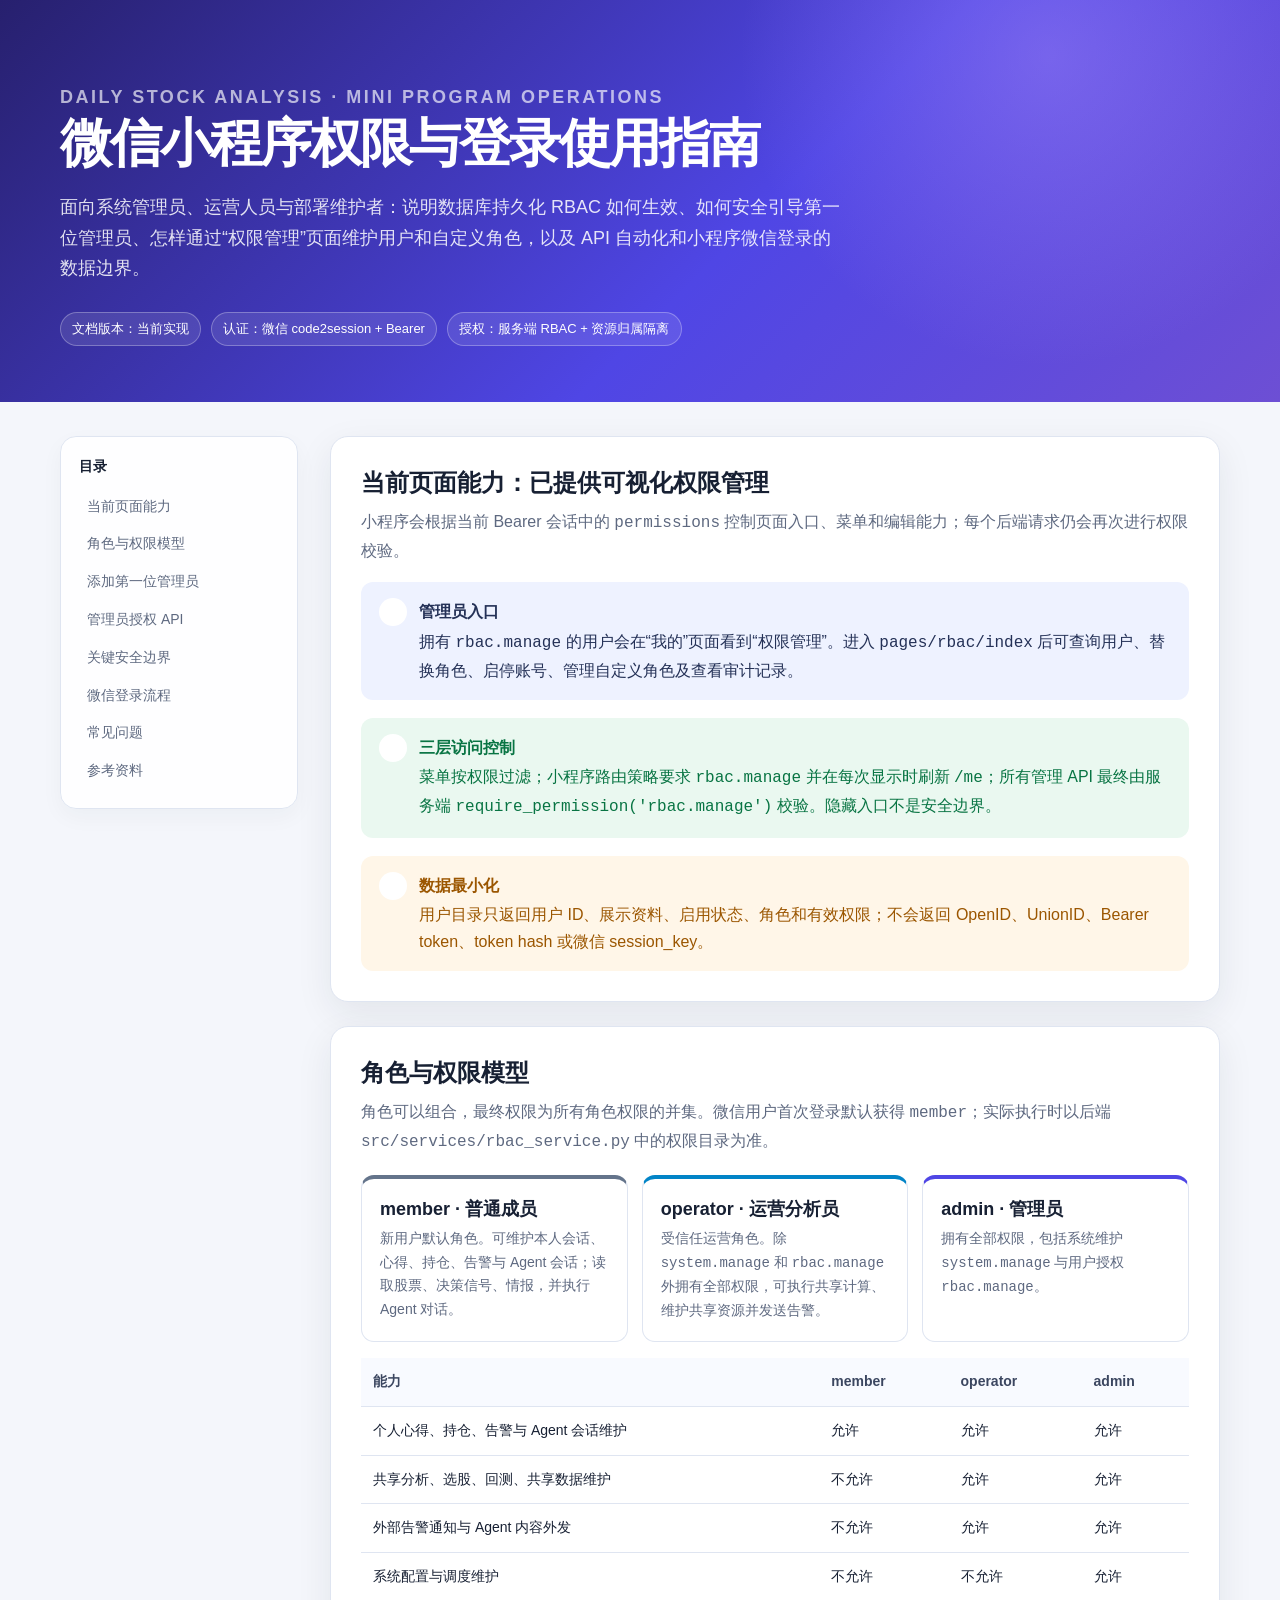
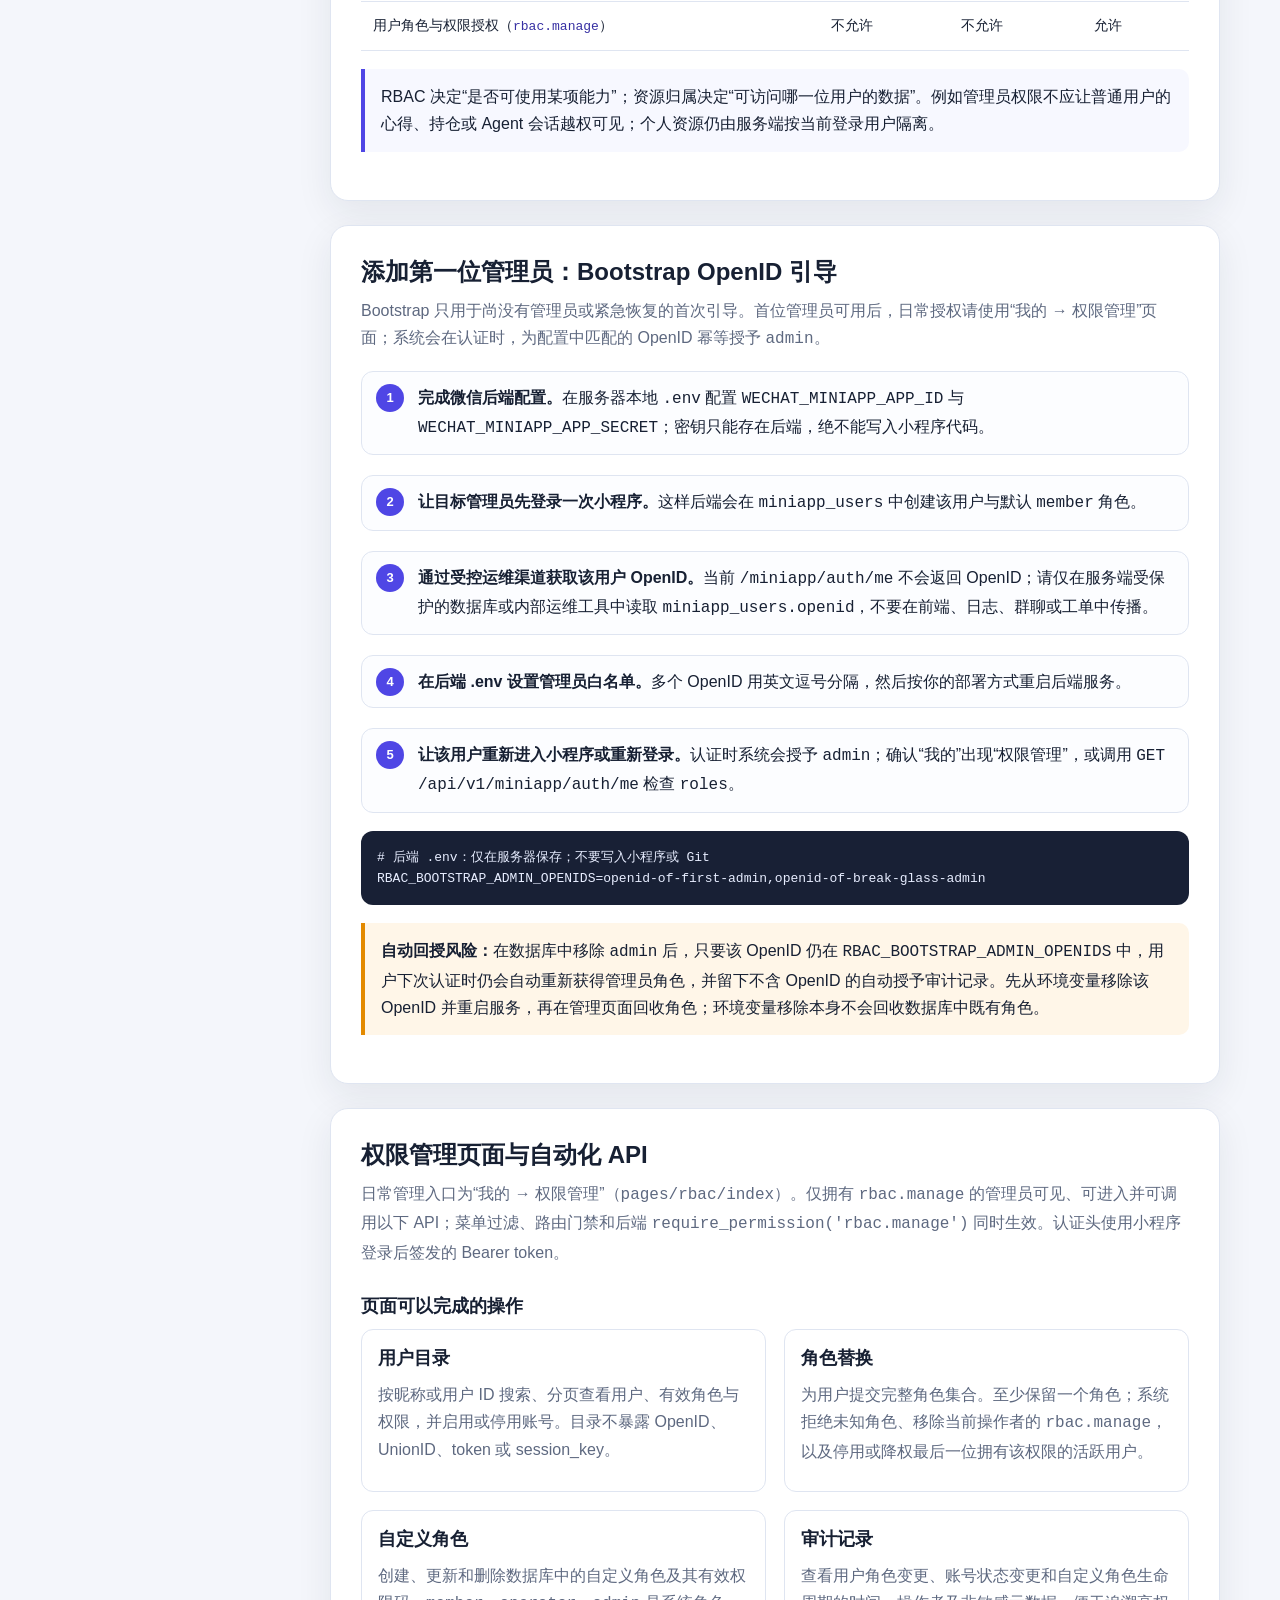
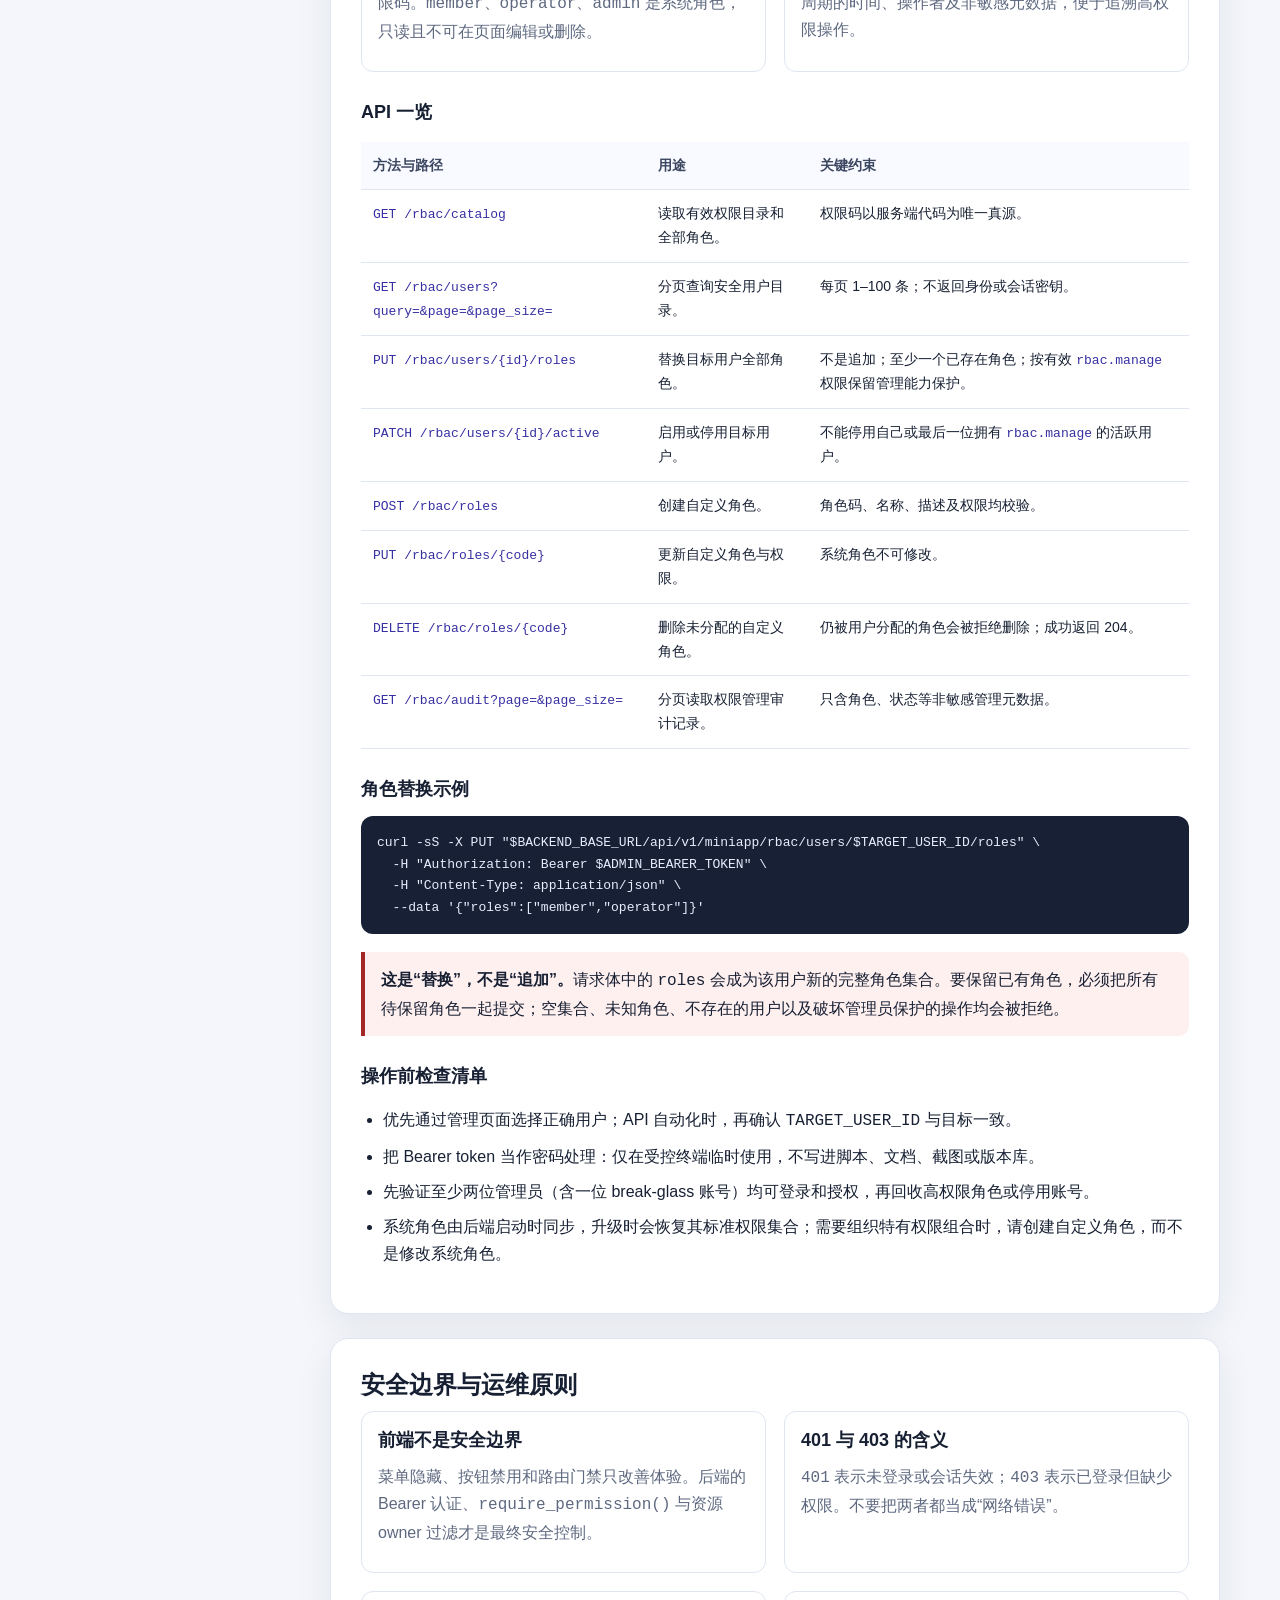
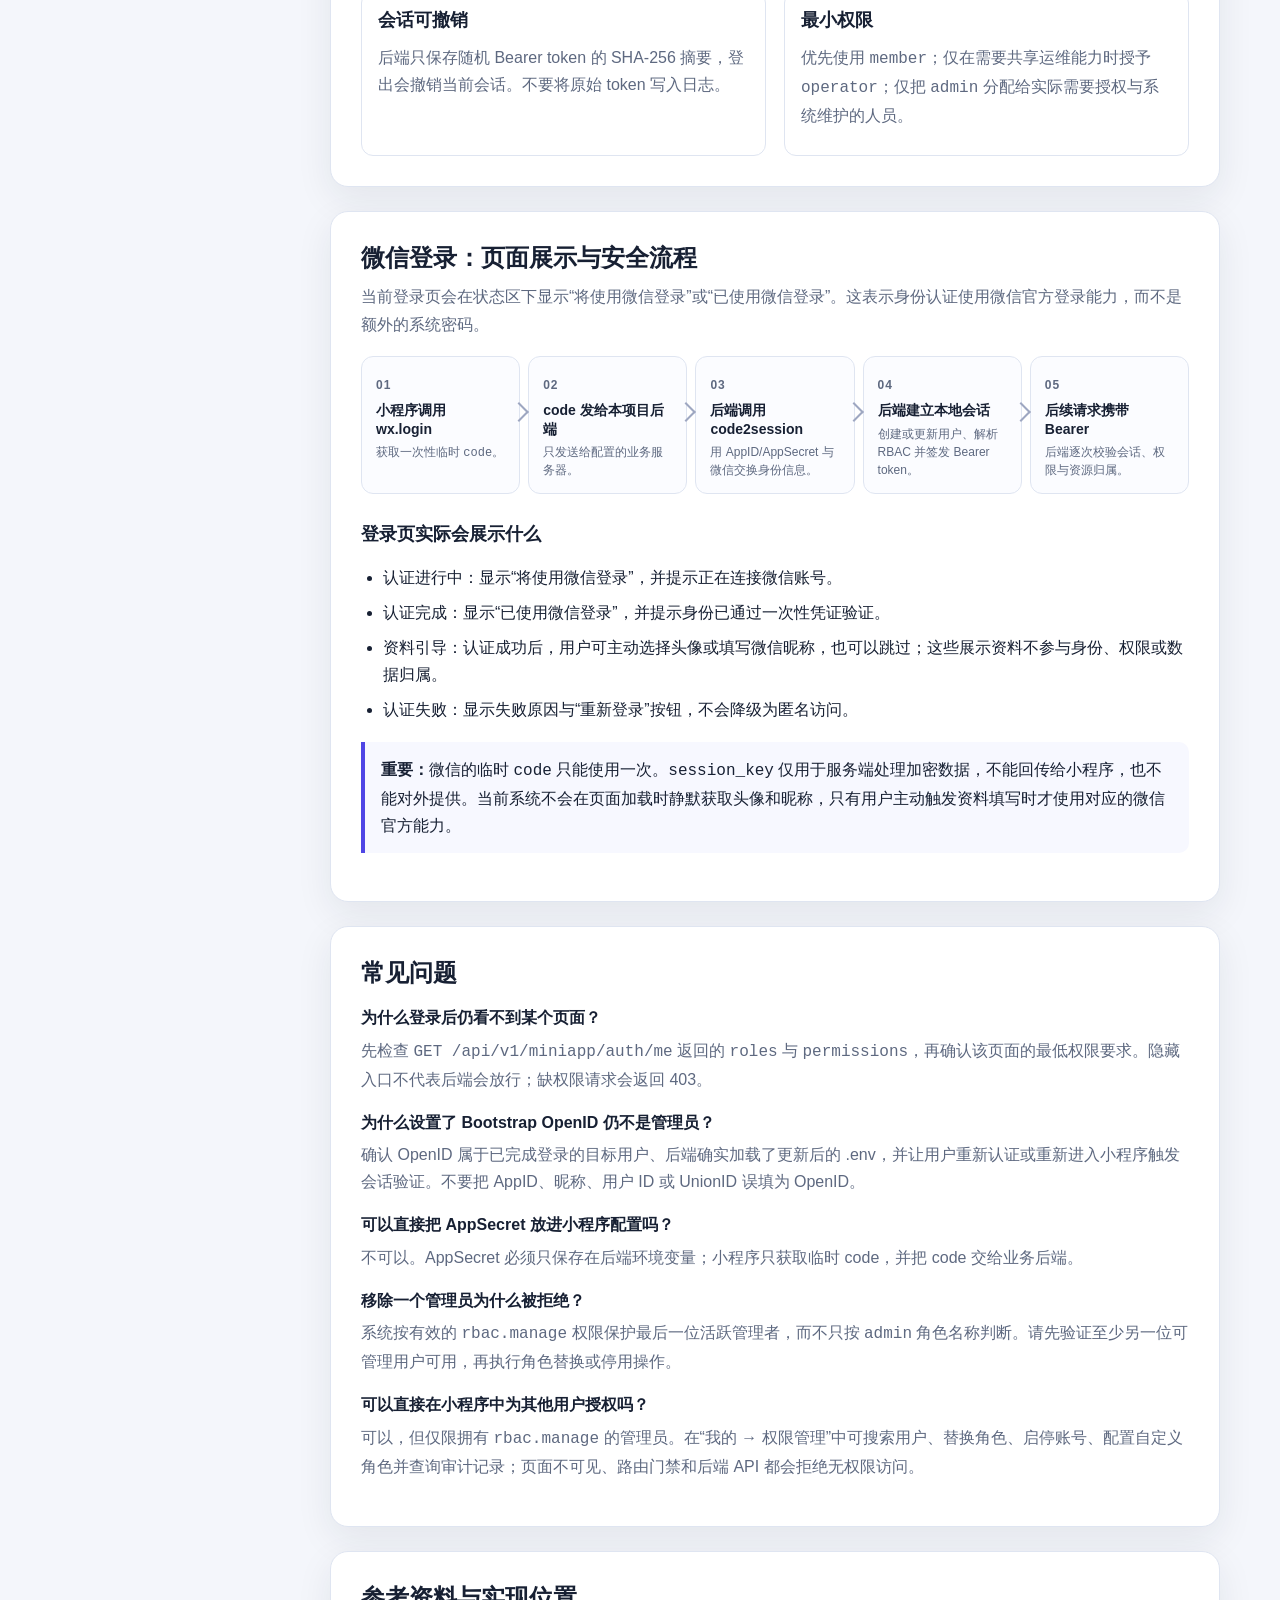
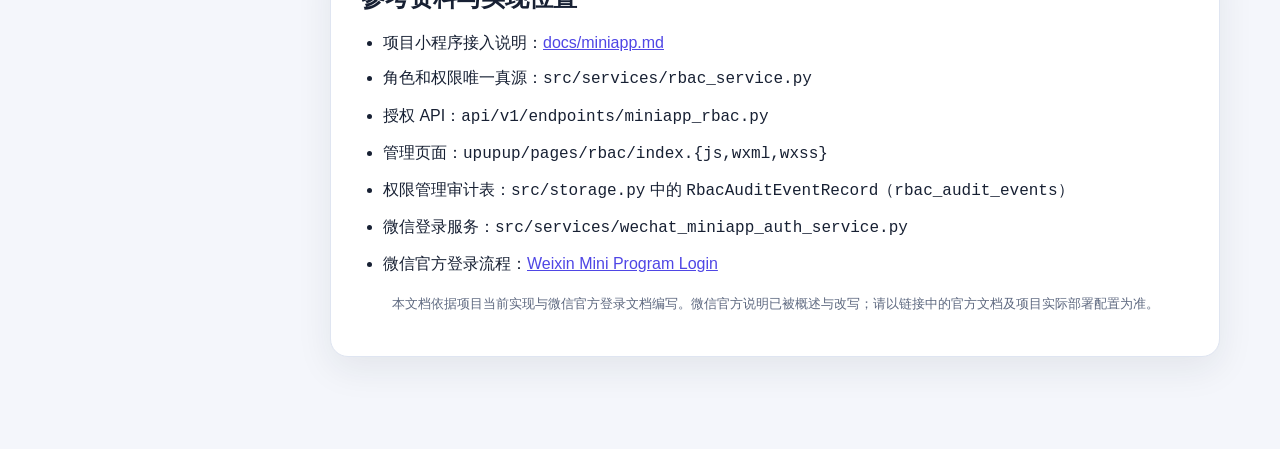
==== docs/miniapp-rbac-usage.html @ 209fa683 "feat: 同步小程序后端与 CloudBase 集成" ====
<!doctype html>
<html lang="zh-CN">
<head>
  <meta charset="utf-8">
  <meta name="viewport" content="width=device-width, initial-scale=1">
  <meta name="description" content="每日股票分析微信小程序的 RBAC 权限、管理员引导和微信登录运维指南。">
  <title>微信小程序权限与登录使用指南</title>
  <style>
    :root {
      --ink: #172033;
      --muted: #5e6980;
      --line: #dfe5f1;
      --page: #f4f6fb;
      --surface: #ffffff;
      --primary: #4f46e5;
      --primary-soft: #eef2ff;
      --success: #087443;
      --success-soft: #eaf8f0;
      --warning: #9b5600;
      --warning-soft: #fff6e8;
      --danger: #a42727;
      --danger-soft: #fff0f0;
      --code: #182035;
      --shadow: 0 12px 36px rgba(31, 41, 55, .08);
    }
    * { box-sizing: border-box; }
    html { scroll-behavior: smooth; }
    body {
      margin: 0;
      color: var(--ink);
      background: var(--page);
      font: 16px/1.7 -apple-system, BlinkMacSystemFont, "Segoe UI", "PingFang SC", "Hiragino Sans GB", "Microsoft YaHei", sans-serif;
    }
    a { color: var(--primary); }
    code, pre { font-family: "SFMono-Regular", Consolas, "Liberation Mono", monospace; }
    .hero {
      padding: 64px 24px 56px;
      color: #fff;
      background: radial-gradient(circle at 82% 14%, rgba(167, 139, 250, .42), transparent 28%), linear-gradient(135deg, #27206e, #4f46e5 58%, #6d4fd4);
    }
    .hero-inner, .layout { width: min(1160px, calc(100% - 40px)); margin: 0 auto; }
    .eyebrow { margin: 0 0 12px; font-size: 12px; font-weight: 700; letter-spacing: .14em; opacity: .76; }
    h1 { max-width: 760px; margin: 0; font-size: clamp(32px, 5vw, 52px); line-height: 1.18; letter-spacing: -.04em; }
    .hero p { max-width: 780px; margin: 18px 0 0; font-size: 18px; color: rgba(255,255,255,.86); }
    .badges { display: flex; flex-wrap: wrap; gap: 10px; margin-top: 28px; }
    .badge { padding: 5px 11px; border: 1px solid rgba(255,255,255,.28); border-radius: 999px; font-size: 13px; background: rgba(255,255,255,.1); }
    .layout { display: grid; grid-template-columns: 238px minmax(0, 1fr); gap: 32px; align-items: start; padding: 34px 0 68px; }
    nav { position: sticky; top: 20px; padding: 18px; border: 1px solid var(--line); border-radius: 16px; background: rgba(255,255,255,.88); box-shadow: 0 8px 22px rgba(31,41,55,.04); backdrop-filter: blur(10px); }
    nav strong { display: block; margin-bottom: 9px; font-size: 14px; }
    nav a { display: block; padding: 7px 8px; border-radius: 8px; color: var(--muted); text-decoration: none; font-size: 14px; }
    nav a:hover { color: var(--primary); background: var(--primary-soft); }
    main { min-width: 0; }
    section { margin-bottom: 24px; padding: 30px; border: 1px solid var(--line); border-radius: 18px; background: var(--surface); box-shadow: var(--shadow); }
    h2 { margin: 0 0 10px; font-size: 24px; line-height: 1.3; }
    h3 { margin: 28px 0 10px; font-size: 18px; line-height: 1.4; }
    h4 { margin: 18px 0 8px; font-size: 15px; }
    p { margin: 10px 0; }
    .lead { margin-top: 0; color: var(--muted); }
    .status { display: grid; grid-template-columns: 28px 1fr; gap: 12px; margin: 18px 0 0; padding: 16px 18px; border-radius: 12px; }
    .status strong { display: block; }
    .status p { margin: 2px 0 0; }
    .status.current { color: #243157; background: var(--primary-soft); }
    .status.warning { color: var(--warning); background: var(--warning-soft); }
    .status.success { color: var(--success); background: var(--success-soft); }
    .status::before { display: grid; width: 28px; height: 28px; place-items: center; border-radius: 50%; color: #fff; font-weight: 800; content: "i"; background: currentColor; filter: saturate(.9); }
    .status.warning::before { content: "!"; }
    .status.success::before { content: "✓"; }
    .role-grid { display: grid; grid-template-columns: repeat(3, minmax(0, 1fr)); gap: 14px; margin-top: 18px; }
    .role { padding: 18px; border: 1px solid var(--line); border-radius: 13px; }
    .role h3 { margin: 0 0 5px; }
    .role p { margin: 0; color: var(--muted); font-size: 14px; }
    .role.member { border-top: 4px solid #64748b; }
    .role.operator { border-top: 4px solid #0284c7; }
    .role.admin { border-top: 4px solid var(--primary); }
    .table-wrap { overflow-x: auto; margin-top: 16px; }
    table { width: 100%; min-width: 650px; border-collapse: collapse; font-size: 14px; }
    th, td { padding: 12px; border-bottom: 1px solid var(--line); text-align: left; vertical-align: top; }
    th { color: #3b4660; background: #f8faff; font-weight: 700; }
    td code { color: #3730a3; font-size: .93em; }
    ol, ul { padding-left: 22px; }
    li + li { margin-top: 8px; }
    .steps { display: grid; gap: 12px; margin: 18px 0; counter-reset: steps; padding: 0; list-style: none; }
    .steps li { position: relative; min-height: 44px; padding: 12px 14px 12px 56px; border: 1px solid var(--line); border-radius: 12px; background: #fcfdff; }
    .steps li::before { position: absolute; top: 12px; left: 14px; display: grid; width: 28px; height: 28px; place-items: center; border-radius: 50%; color: #fff; background: var(--primary); counter-increment: steps; content: counter(steps); font-size: 13px; font-weight: 700; }
    pre { overflow-x: auto; margin: 14px 0; padding: 16px; border-radius: 12px; color: #e7edff; background: var(--code); font-size: 13px; line-height: 1.65; }
    pre code { color: inherit; }
    .callout { margin: 18px 0; padding: 14px 16px; border-left: 4px solid var(--primary); border-radius: 0 10px 10px 0; background: #f7f8ff; }
    .callout.danger { border-color: var(--danger); background: var(--danger-soft); }
    .callout.warning { border-color: #e38a00; background: var(--warning-soft); }
    .split { display: grid; grid-template-columns: 1fr 1fr; gap: 18px; }
    .definition { padding: 16px; border: 1px solid var(--line); border-radius: 12px; }
    .definition h3 { margin: 0 0 6px; }
    .definition p { color: var(--muted); }
    .login-flow { display: grid; grid-template-columns: repeat(5, 1fr); gap: 8px; margin-top: 18px; }
    .flow-item { position: relative; min-height: 108px; padding: 14px; border: 1px solid var(--line); border-radius: 12px; background: #fbfcff; }
    .flow-item:not(:last-child)::after { position: absolute; top: 48px; right: -7px; z-index: 1; width: 12px; height: 12px; border-top: 2px solid #9ea7c1; border-right: 2px solid #9ea7c1; transform: rotate(45deg); content: ""; }
    .flow-number { color: var(--primary); font-size: 12px; font-weight: 800; letter-spacing: .08em; }
    .flow-item strong { display: block; margin-top: 7px; font-size: 14px; line-height: 1.35; }
    .flow-item span { display: block; margin-top: 5px; color: var(--muted); font-size: 12px; line-height: 1.5; }
    .faq dt { margin-top: 16px; font-weight: 700; }
    .faq dd { margin: 5px 0 0; color: var(--muted); }
    .footer { color: var(--muted); font-size: 13px; text-align: center; }
    .footer a { word-break: break-all; }
    @media (max-width: 850px) {
      .layout { grid-template-columns: 1fr; }
      nav { position: static; display: flex; flex-wrap: wrap; gap: 4px; }
      nav strong { width: 100%; }
      nav a { display: inline-block; }
      .role-grid { grid-template-columns: 1fr; }
      .login-flow { grid-template-columns: 1fr; }
      .flow-item:not(:last-child)::after { top: auto; right: auto; bottom: -7px; left: 50%; transform: rotate(135deg); }
    }
    @media (max-width: 560px) {
      .hero { padding: 46px 20px 40px; }
      .hero-inner, .layout { width: min(100% - 28px, 1160px); }
      .layout { padding-top: 20px; }
      section { padding: 22px 18px; border-radius: 14px; }
      .split { grid-template-columns: 1fr; }
      .wechat-login-note-head { display: block; }
    }
  </style>
</head>
<body>
  <header class="hero">
    <div class="hero-inner">
      <p class="eyebrow">DAILY STOCK ANALYSIS · MINI PROGRAM OPERATIONS</p>
      <h1>微信小程序权限与登录使用指南</h1>
      <p>面向系统管理员、运营人员与部署维护者：说明数据库持久化 RBAC 如何生效、如何安全引导第一位管理员、怎样通过“权限管理”页面维护用户和自定义角色，以及 API 自动化和小程序微信登录的数据边界。</p>
      <div class="badges">
        <span class="badge">文档版本：当前实现</span>
        <span class="badge">认证：微信 code2session + Bearer</span>
        <span class="badge">授权：服务端 RBAC + 资源归属隔离</span>
      </div>
    </div>
  </header>

  <div class="layout">
    <nav aria-label="文档目录">
      <strong>目录</strong>
      <a href="#status">当前页面能力</a>
      <a href="#model">角色与权限模型</a>
      <a href="#bootstrap">添加第一位管理员</a>
      <a href="#api">管理员授权 API</a>
      <a href="#guardrails">关键安全边界</a>
      <a href="#login">微信登录流程</a>
      <a href="#troubleshooting">常见问题</a>
      <a href="#references">参考资料</a>
    </nav>

    <main>
      <section id="status">
        <h2>当前页面能力：已提供可视化权限管理</h2>
        <p class="lead">小程序会根据当前 Bearer 会话中的 <code>permissions</code> 控制页面入口、菜单和编辑能力；每个后端请求仍会再次进行权限校验。</p>
        <div class="status current">
          <div><strong>管理员入口</strong><p>拥有 <code>rbac.manage</code> 的用户会在“我的”页面看到“权限管理”。进入 <code>pages/rbac/index</code> 后可查询用户、替换角色、启停账号、管理自定义角色及查看审计记录。</p></div>
        </div>
        <div class="status success">
          <div><strong>三层访问控制</strong><p>菜单按权限过滤；小程序路由策略要求 <code>rbac.manage</code> 并在每次显示时刷新 <code>/me</code>；所有管理 API 最终由服务端 <code>require_permission('rbac.manage')</code> 校验。隐藏入口不是安全边界。</p></div>
        </div>
        <div class="status warning">
          <div><strong>数据最小化</strong><p>用户目录只返回用户 ID、展示资料、启用状态、角色和有效权限；不会返回 OpenID、UnionID、Bearer token、token hash 或微信 session_key。</p></div>
        </div>
      </section>

      <section id="model">
        <h2>角色与权限模型</h2>
        <p class="lead">角色可以组合，最终权限为所有角色权限的并集。微信用户首次登录默认获得 <code>member</code>；实际执行时以后端 <code>src/services/rbac_service.py</code> 中的权限目录为准。</p>
        <div class="role-grid">
          <article class="role member"><h3>member · 普通成员</h3><p>新用户默认角色。可维护本人会话、心得、持仓、告警与 Agent 会话；读取股票、决策信号、情报，并执行 Agent 对话。</p></article>
          <article class="role operator"><h3>operator · 运营分析员</h3><p>受信任运营角色。除 <code>system.manage</code> 和 <code>rbac.manage</code> 外拥有全部权限，可执行共享计算、维护共享资源并发送告警。</p></article>
          <article class="role admin"><h3>admin · 管理员</h3><p>拥有全部权限，包括系统维护 <code>system.manage</code> 与用户授权 <code>rbac.manage</code>。</p></article>
        </div>
        <div class="table-wrap">
          <table>
            <thead><tr><th>能力</th><th>member</th><th>operator</th><th>admin</th></tr></thead>
            <tbody>
              <tr><td>个人心得、持仓、告警与 Agent 会话维护</td><td>允许</td><td>允许</td><td>允许</td></tr>
              <tr><td>共享分析、选股、回测、共享数据维护</td><td>不允许</td><td>允许</td><td>允许</td></tr>
              <tr><td>外部告警通知与 Agent 内容外发</td><td>不允许</td><td>允许</td><td>允许</td></tr>
              <tr><td>系统配置与调度维护</td><td>不允许</td><td>不允许</td><td>允许</td></tr>
              <tr><td>用户角色与权限授权（<code>rbac.manage</code>）</td><td>不允许</td><td>不允许</td><td>允许</td></tr>
            </tbody>
          </table>
        </div>
        <div class="callout">RBAC 决定“是否可使用某项能力”；资源归属决定“可访问哪一位用户的数据”。例如管理员权限不应让普通用户的心得、持仓或 Agent 会话越权可见；个人资源仍由服务端按当前登录用户隔离。</div>
      </section>

      <section id="bootstrap">
        <h2>添加第一位管理员：Bootstrap OpenID 引导</h2>
        <p class="lead">Bootstrap 只用于尚没有管理员或紧急恢复的首次引导。首位管理员可用后，日常授权请使用“我的 → 权限管理”页面；系统会在认证时，为配置中匹配的 OpenID 幂等授予 <code>admin</code>。</p>
        <ol class="steps">
          <li><strong>完成微信后端配置。</strong>在服务器本地 <code>.env</code> 配置 <code>WECHAT_MINIAPP_APP_ID</code> 与 <code>WECHAT_MINIAPP_APP_SECRET</code>；密钥只能存在后端，绝不能写入小程序代码。</li>
          <li><strong>让目标管理员先登录一次小程序。</strong>这样后端会在 <code>miniapp_users</code> 中创建该用户与默认 <code>member</code> 角色。</li>
          <li><strong>通过受控运维渠道获取该用户 OpenID。</strong>当前 <code>/miniapp/auth/me</code> 不会返回 OpenID；请仅在服务端受保护的数据库或内部运维工具中读取 <code>miniapp_users.openid</code>，不要在前端、日志、群聊或工单中传播。</li>
          <li><strong>在后端 .env 设置管理员白名单。</strong>多个 OpenID 用英文逗号分隔，然后按你的部署方式重启后端服务。</li>
          <li><strong>让该用户重新进入小程序或重新登录。</strong>认证时系统会授予 <code>admin</code>；确认“我的”出现“权限管理”，或调用 <code>GET /api/v1/miniapp/auth/me</code> 检查 <code>roles</code>。</li>
        </ol>
        <pre><code># 后端 .env：仅在服务器保存；不要写入小程序或 Git
RBAC_BOOTSTRAP_ADMIN_OPENIDS=openid-of-first-admin,openid-of-break-glass-admin</code></pre>
        <div class="callout warning"><strong>自动回授风险：</strong>在数据库中移除 <code>admin</code> 后，只要该 OpenID 仍在 <code>RBAC_BOOTSTRAP_ADMIN_OPENIDS</code> 中，用户下次认证时仍会自动重新获得管理员角色，并留下不含 OpenID 的自动授予审计记录。先从环境变量移除该 OpenID 并重启服务，再在管理页面回收角色；环境变量移除本身不会回收数据库中既有角色。</div>
      </section>

      <section id="api">
        <h2>权限管理页面与自动化 API</h2>
        <p class="lead">日常管理入口为“我的 → 权限管理”（<code>pages/rbac/index</code>）。仅拥有 <code>rbac.manage</code> 的管理员可见、可进入并可调用以下 API；菜单过滤、路由门禁和后端 <code>require_permission('rbac.manage')</code> 同时生效。认证头使用小程序登录后签发的 Bearer token。</p>
        <h3>页面可以完成的操作</h3>
        <div class="split">
          <article class="definition"><h3>用户目录</h3><p>按昵称或用户 ID 搜索、分页查看用户、有效角色与权限，并启用或停用账号。目录不暴露 OpenID、UnionID、token 或 session_key。</p></article>
          <article class="definition"><h3>角色替换</h3><p>为用户提交完整角色集合。至少保留一个角色；系统拒绝未知角色、移除当前操作者的 <code>rbac.manage</code>，以及停用或降权最后一位拥有该权限的活跃用户。</p></article>
          <article class="definition"><h3>自定义角色</h3><p>创建、更新和删除数据库中的自定义角色及其有效权限码。<code>member</code>、<code>operator</code>、<code>admin</code> 是系统角色，只读且不可在页面编辑或删除。</p></article>
          <article class="definition"><h3>审计记录</h3><p>查看用户角色变更、账号状态变更和自定义角色生命周期的时间、操作者及非敏感元数据，便于追溯高权限操作。</p></article>
        </div>
        <h3>API 一览</h3>
        <div class="table-wrap">
          <table>
            <thead><tr><th>方法与路径</th><th>用途</th><th>关键约束</th></tr></thead>
            <tbody>
              <tr><td><code>GET /rbac/catalog</code></td><td>读取有效权限目录和全部角色。</td><td>权限码以服务端代码为唯一真源。</td></tr>
              <tr><td><code>GET /rbac/users?query=&amp;page=&amp;page_size=</code></td><td>分页查询安全用户目录。</td><td>每页 1–100 条；不返回身份或会话密钥。</td></tr>
              <tr><td><code>PUT /rbac/users/{id}/roles</code></td><td>替换目标用户全部角色。</td><td>不是追加；至少一个已存在角色；按有效 <code>rbac.manage</code> 权限保留管理能力保护。</td></tr>
              <tr><td><code>PATCH /rbac/users/{id}/active</code></td><td>启用或停用目标用户。</td><td>不能停用自己或最后一位拥有 <code>rbac.manage</code> 的活跃用户。</td></tr>
              <tr><td><code>POST /rbac/roles</code></td><td>创建自定义角色。</td><td>角色码、名称、描述及权限均校验。</td></tr>
              <tr><td><code>PUT /rbac/roles/{code}</code></td><td>更新自定义角色与权限。</td><td>系统角色不可修改。</td></tr>
              <tr><td><code>DELETE /rbac/roles/{code}</code></td><td>删除未分配的自定义角色。</td><td>仍被用户分配的角色会被拒绝删除；成功返回 204。</td></tr>
              <tr><td><code>GET /rbac/audit?page=&amp;page_size=</code></td><td>分页读取权限管理审计记录。</td><td>只含角色、状态等非敏感管理元数据。</td></tr>
            </tbody>
          </table>
        </div>
        <h3>角色替换示例</h3>
        <pre><code>curl -sS -X PUT "$BACKEND_BASE_URL/api/v1/miniapp/rbac/users/$TARGET_USER_ID/roles" \
  -H "Authorization: Bearer $ADMIN_BEARER_TOKEN" \
  -H "Content-Type: application/json" \
  --data '{"roles":["member","operator"]}'</code></pre>
        <div class="callout danger"><strong>这是“替换”，不是“追加”。</strong>请求体中的 <code>roles</code> 会成为该用户新的完整角色集合。要保留已有角色，必须把所有待保留角色一起提交；空集合、未知角色、不存在的用户以及破坏管理员保护的操作均会被拒绝。</div>
        <h3>操作前检查清单</h3>
        <ul>
          <li>优先通过管理页面选择正确用户；API 自动化时，再确认 <code>TARGET_USER_ID</code> 与目标一致。</li>
          <li>把 Bearer token 当作密码处理：仅在受控终端临时使用，不写进脚本、文档、截图或版本库。</li>
          <li>先验证至少两位管理员（含一位 break-glass 账号）均可登录和授权，再回收高权限角色或停用账号。</li>
          <li>系统角色由后端启动时同步，升级时会恢复其标准权限集合；需要组织特有权限组合时，请创建自定义角色，而不是修改系统角色。</li>
        </ul>
      </section>

      <section id="guardrails">
        <h2>安全边界与运维原则</h2>
        <div class="split">
          <article class="definition"><h3>前端不是安全边界</h3><p>菜单隐藏、按钮禁用和路由门禁只改善体验。后端的 Bearer 认证、<code>require_permission()</code> 与资源 owner 过滤才是最终安全控制。</p></article>
          <article class="definition"><h3>401 与 403 的含义</h3><p><code>401</code> 表示未登录或会话失效；<code>403</code> 表示已登录但缺少权限。不要把两者都当成“网络错误”。</p></article>
          <article class="definition"><h3>会话可撤销</h3><p>后端只保存随机 Bearer token 的 SHA-256 摘要，登出会撤销当前会话。不要将原始 token 写入日志。</p></article>
          <article class="definition"><h3>最小权限</h3><p>优先使用 <code>member</code>；仅在需要共享运维能力时授予 <code>operator</code>；仅把 <code>admin</code> 分配给实际需要授权与系统维护的人员。</p></article>
        </div>
      </section>

      <section id="login">
        <h2>微信登录：页面展示与安全流程</h2>
        <p class="lead">当前登录页会在状态区下显示“将使用微信登录”或“已使用微信登录”。这表示身份认证使用微信官方登录能力，而不是额外的系统密码。</p>
        <div class="login-flow" aria-label="微信登录流程">
          <div class="flow-item"><span class="flow-number">01</span><strong>小程序调用 wx.login</strong><span>获取一次性临时 <code>code</code>。</span></div>
          <div class="flow-item"><span class="flow-number">02</span><strong>code 发给本项目后端</strong><span>只发送给配置的业务服务器。</span></div>
          <div class="flow-item"><span class="flow-number">03</span><strong>后端调用 code2session</strong><span>用 AppID/AppSecret 与微信交换身份信息。</span></div>
          <div class="flow-item"><span class="flow-number">04</span><strong>后端建立本地会话</strong><span>创建或更新用户、解析 RBAC 并签发 Bearer token。</span></div>
          <div class="flow-item"><span class="flow-number">05</span><strong>后续请求携带 Bearer</strong><span>后端逐次校验会话、权限与资源归属。</span></div>
        </div>
        <h3>登录页实际会展示什么</h3>
        <ul>
          <li>认证进行中：显示“将使用微信登录”，并提示正在连接微信账号。</li>
          <li>认证完成：显示“已使用微信登录”，并提示身份已通过一次性凭证验证。</li>
          <li>资料引导：认证成功后，用户可主动选择头像或填写微信昵称，也可以跳过；这些展示资料不参与身份、权限或数据归属。</li>
          <li>认证失败：显示失败原因与“重新登录”按钮，不会降级为匿名访问。</li>
        </ul>
        <div class="callout"><strong>重要：</strong>微信的临时 <code>code</code> 只能使用一次。<code>session_key</code> 仅用于服务端处理加密数据，不能回传给小程序，也不能对外提供。当前系统不会在页面加载时静默获取头像和昵称，只有用户主动触发资料填写时才使用对应的微信官方能力。</div>
      </section>

      <section id="troubleshooting">
        <h2>常见问题</h2>
        <dl class="faq">
          <dt>为什么登录后仍看不到某个页面？</dt>
          <dd>先检查 <code>GET /api/v1/miniapp/auth/me</code> 返回的 <code>roles</code> 与 <code>permissions</code>，再确认该页面的最低权限要求。隐藏入口不代表后端会放行；缺权限请求会返回 403。</dd>
          <dt>为什么设置了 Bootstrap OpenID 仍不是管理员？</dt>
          <dd>确认 OpenID 属于已完成登录的目标用户、后端确实加载了更新后的 .env，并让用户重新认证或重新进入小程序触发会话验证。不要把 AppID、昵称、用户 ID 或 UnionID 误填为 OpenID。</dd>
          <dt>可以直接把 AppSecret 放进小程序配置吗？</dt>
          <dd>不可以。AppSecret 必须只保存在后端环境变量；小程序只获取临时 code，并把 code 交给业务后端。</dd>
          <dt>移除一个管理员为什么被拒绝？</dt>
          <dd>系统按有效的 <code>rbac.manage</code> 权限保护最后一位活跃管理者，而不只按 <code>admin</code> 角色名称判断。请先验证至少另一位可管理用户可用，再执行角色替换或停用操作。</dd>
          <dt>可以直接在小程序中为其他用户授权吗？</dt>
          <dd>可以，但仅限拥有 <code>rbac.manage</code> 的管理员。在“我的 → 权限管理”中可搜索用户、替换角色、启停账号、配置自定义角色并查询审计记录；页面不可见、路由门禁和后端 API 都会拒绝无权限访问。</dd>
        </dl>
      </section>

      <section id="references">
        <h2>参考资料与实现位置</h2>
        <ul>
          <li>项目小程序接入说明：<a href="miniapp.md">docs/miniapp.md</a></li>
          <li>角色和权限唯一真源：<code>src/services/rbac_service.py</code></li>
          <li>授权 API：<code>api/v1/endpoints/miniapp_rbac.py</code></li>
          <li>管理页面：<code>upupup/pages/rbac/index.{js,wxml,wxss}</code></li>
          <li>权限管理审计表：<code>src/storage.py</code> 中的 <code>RbacAuditEventRecord</code>（<code>rbac_audit_events</code>）</li>
          <li>微信登录服务：<code>src/services/wechat_miniapp_auth_service.py</code></li>
          <li>微信官方登录流程：<a href="https://developers.weixin.qq.com/miniprogram/en/dev/framework/open-ability/login.html">Weixin Mini Program Login</a></li>
        </ul>
        <p class="footer">本文档依据项目当前实现与微信官方登录文档编写。微信官方说明已被概述与改写；请以链接中的官方文档及项目实际部署配置为准。</p>
      </section>
    </main>
  </div>
</body>
</html>
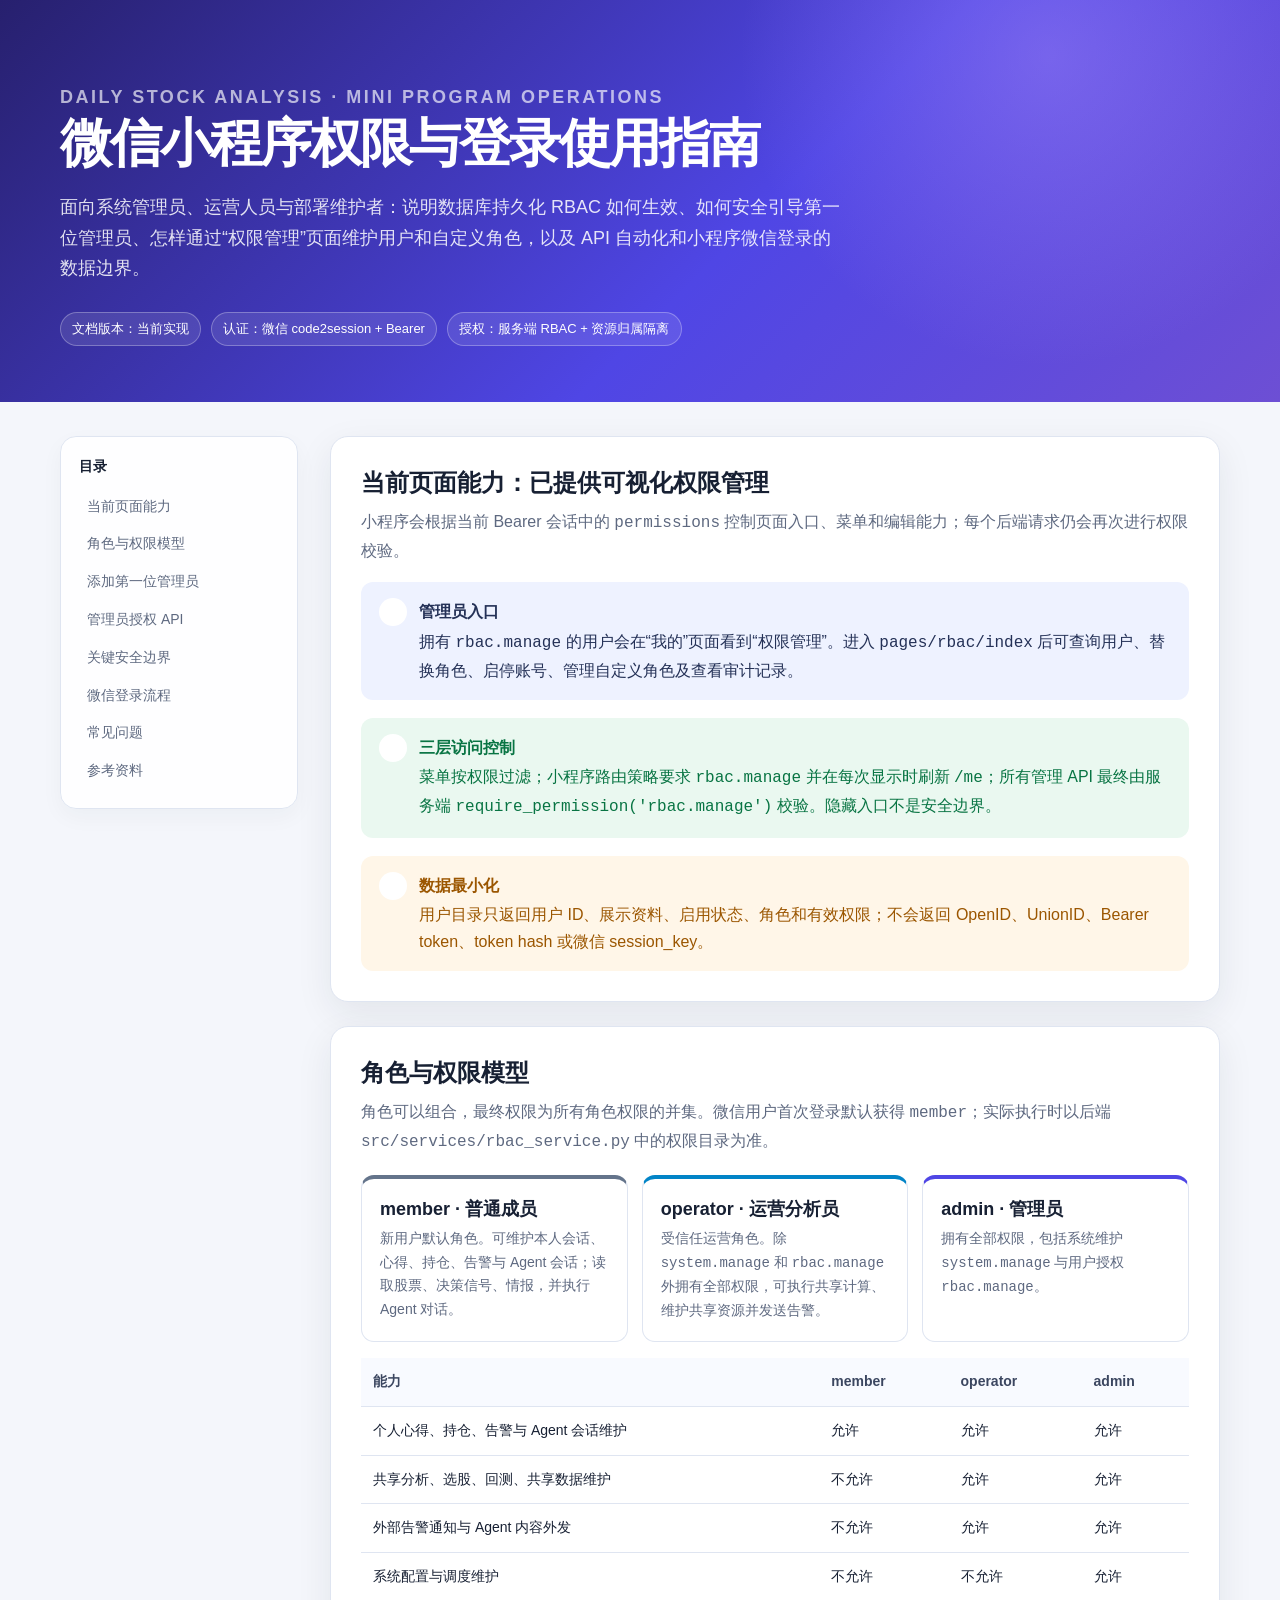
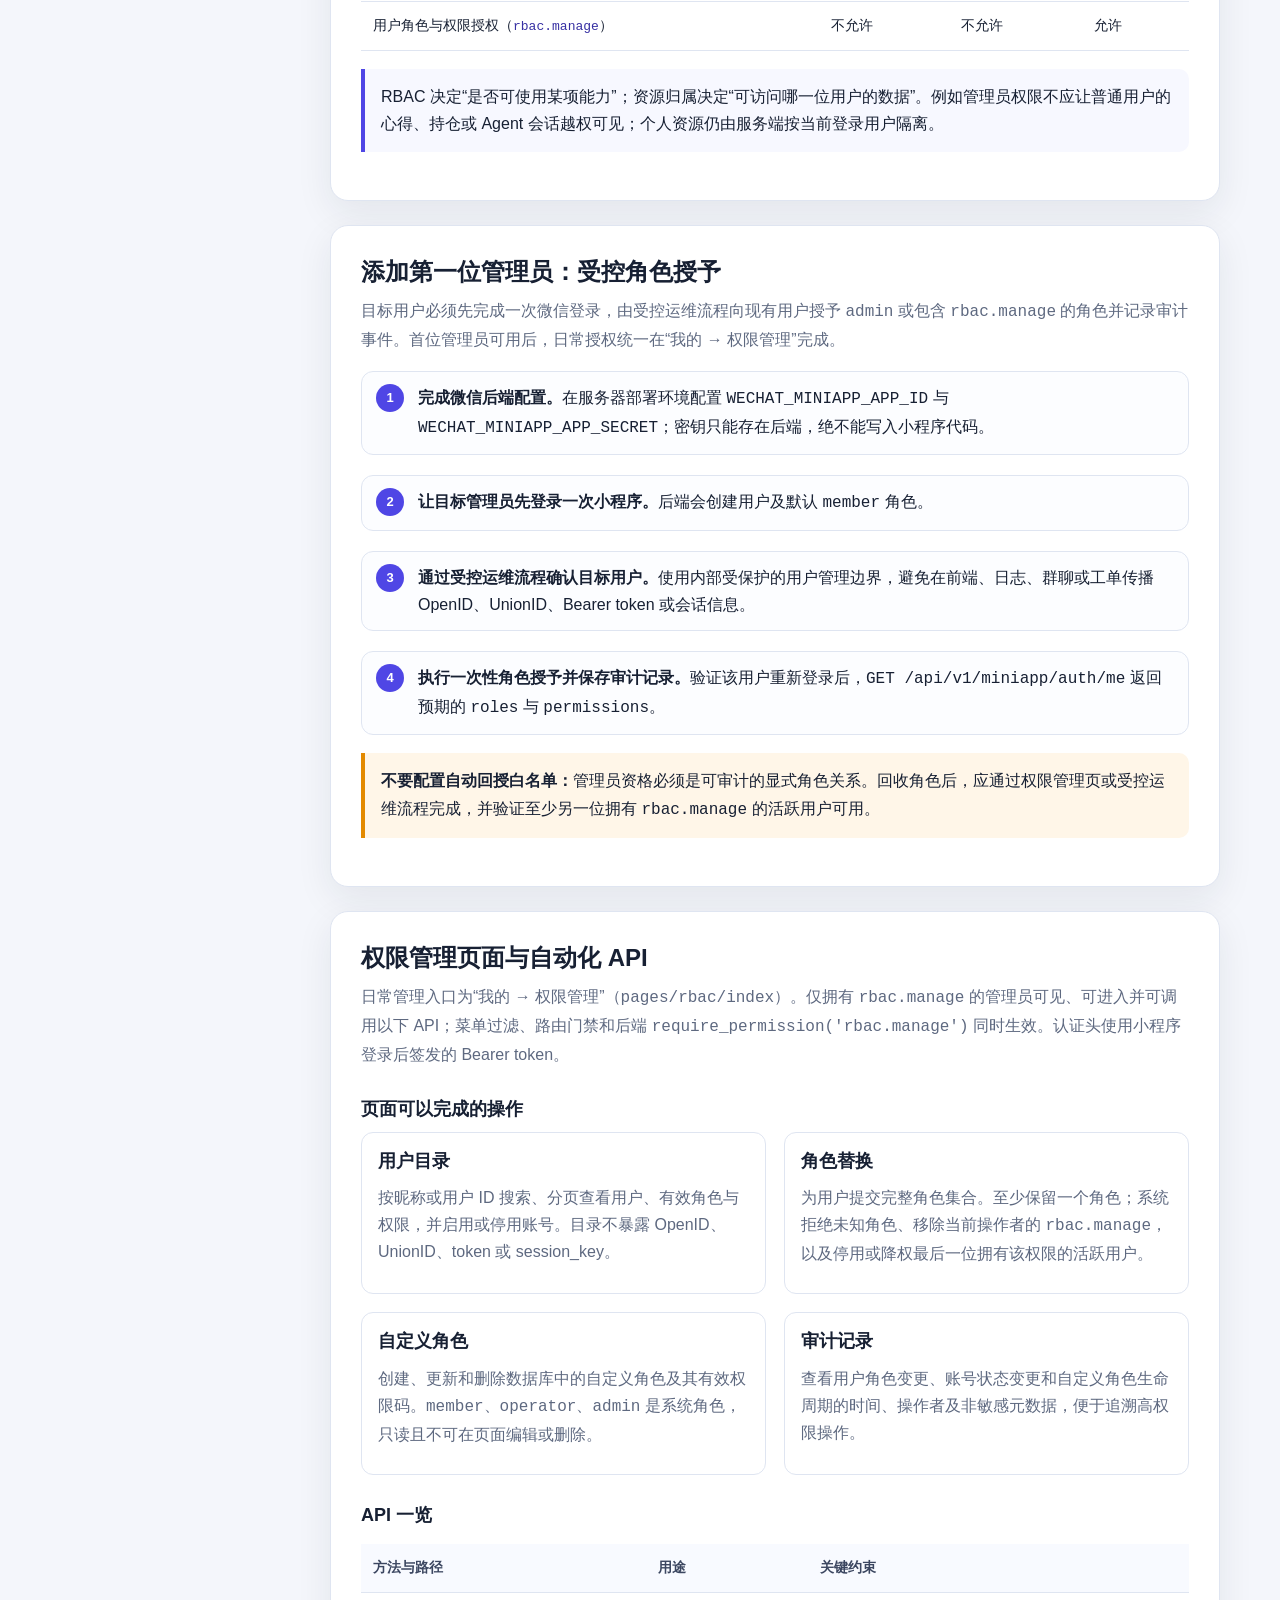
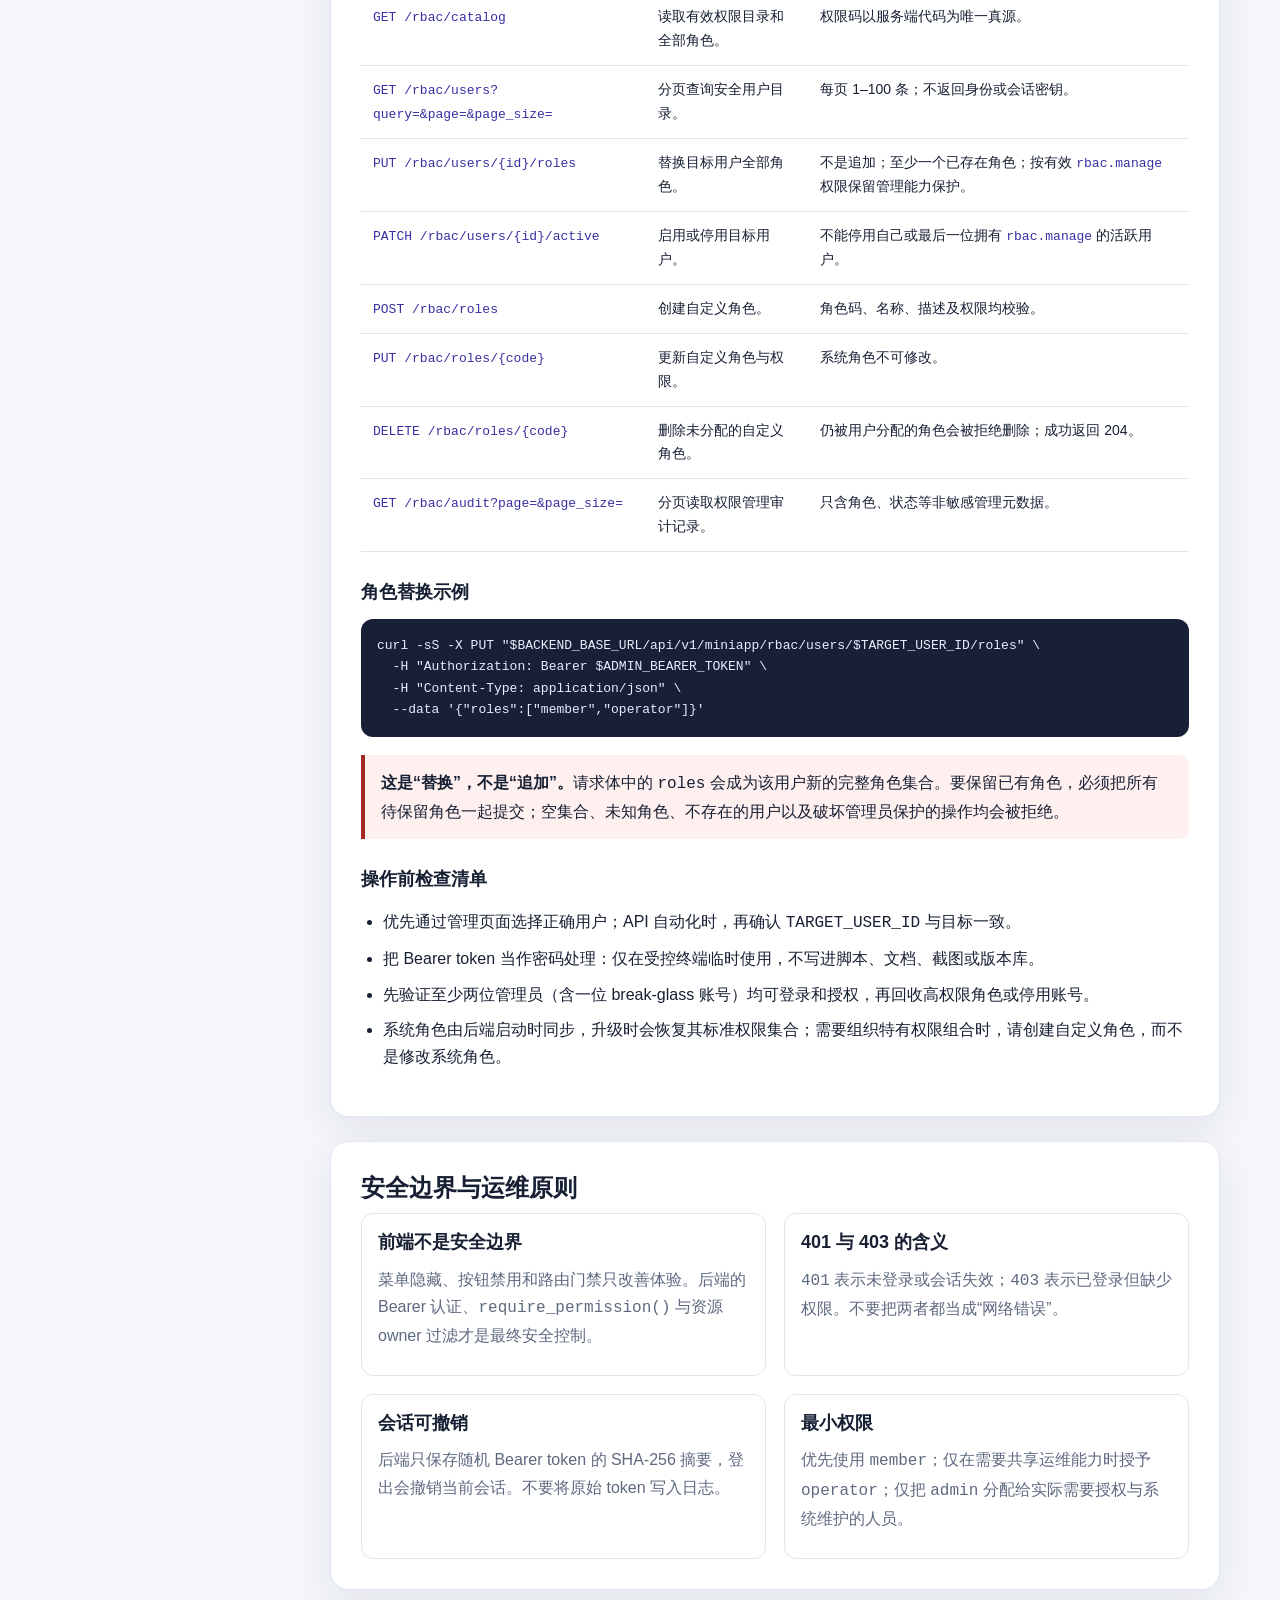
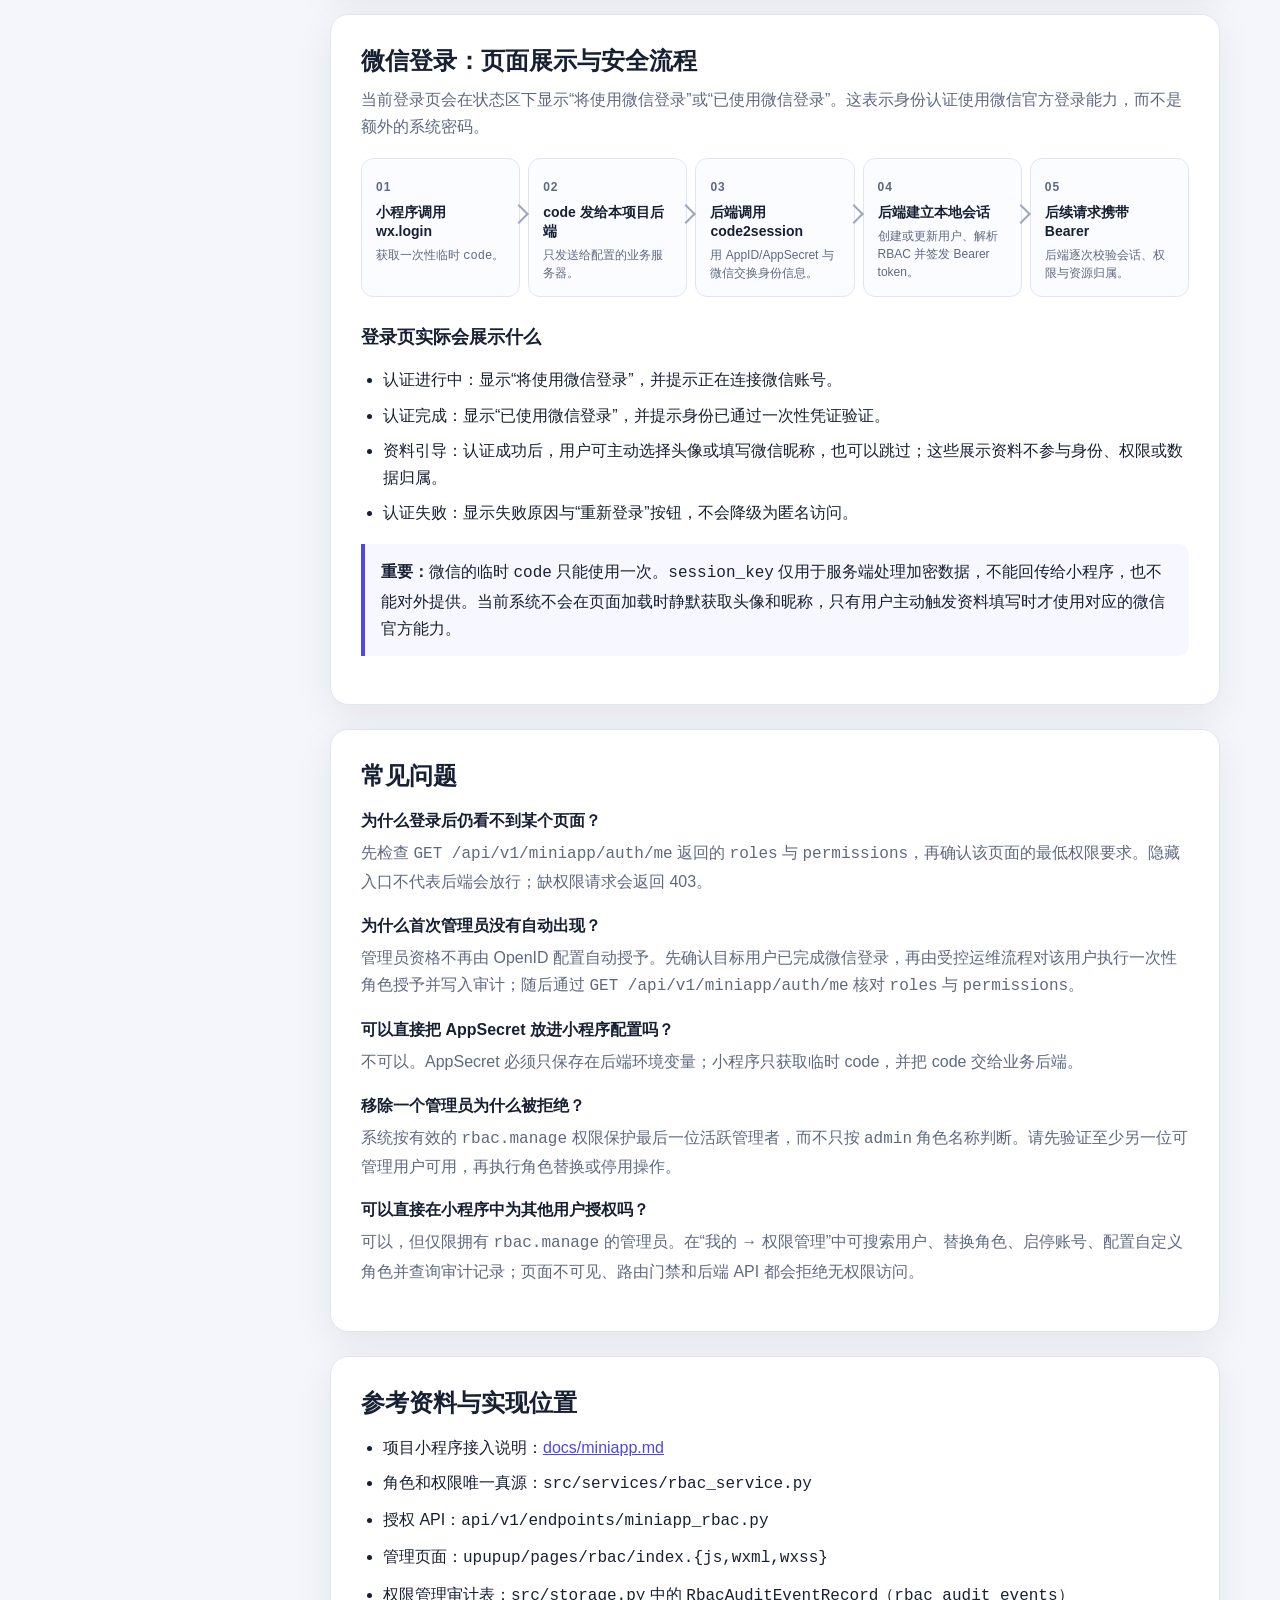
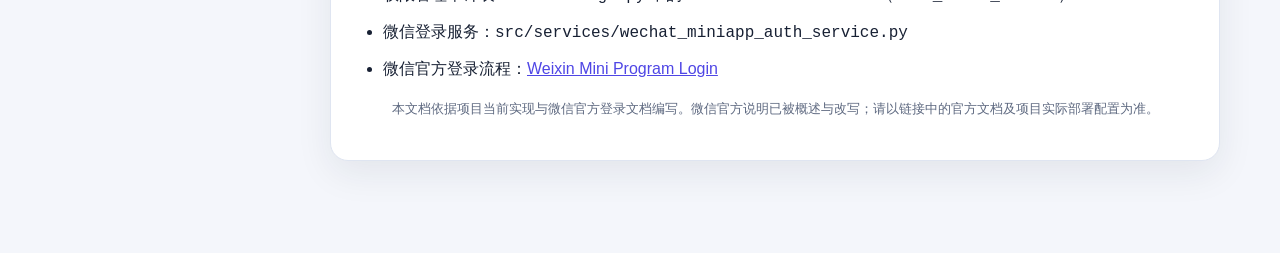
==== commit 638d0e95: "feat: per-user watchlist + daily-reflection streak/stats endpoints, docs & tests" ====
--- a/docs/miniapp-rbac-usage.html
+++ b/docs/miniapp-rbac-usage.html
@@ -186,18 +186,15 @@
       </section>
 
       <section id="bootstrap">
-        <h2>添加第一位管理员：Bootstrap OpenID 引导</h2>
-        <p class="lead">Bootstrap 只用于尚没有管理员或紧急恢复的首次引导。首位管理员可用后，日常授权请使用“我的 → 权限管理”页面；系统会在认证时，为配置中匹配的 OpenID 幂等授予 <code>admin</code>。</p>
+        <h2>添加第一位管理员：受控角色授予</h2>
+        <p class="lead">目标用户必须先完成一次微信登录，由受控运维流程向现有用户授予 <code>admin</code> 或包含 <code>rbac.manage</code> 的角色并记录审计事件。首位管理员可用后，日常授权统一在“我的 → 权限管理”完成。</p>
         <ol class="steps">
-          <li><strong>完成微信后端配置。</strong>在服务器本地 <code>.env</code> 配置 <code>WECHAT_MINIAPP_APP_ID</code> 与 <code>WECHAT_MINIAPP_APP_SECRET</code>；密钥只能存在后端，绝不能写入小程序代码。</li>
-          <li><strong>让目标管理员先登录一次小程序。</strong>这样后端会在 <code>miniapp_users</code> 中创建该用户与默认 <code>member</code> 角色。</li>
-          <li><strong>通过受控运维渠道获取该用户 OpenID。</strong>当前 <code>/miniapp/auth/me</code> 不会返回 OpenID；请仅在服务端受保护的数据库或内部运维工具中读取 <code>miniapp_users.openid</code>，不要在前端、日志、群聊或工单中传播。</li>
-          <li><strong>在后端 .env 设置管理员白名单。</strong>多个 OpenID 用英文逗号分隔，然后按你的部署方式重启后端服务。</li>
-          <li><strong>让该用户重新进入小程序或重新登录。</strong>认证时系统会授予 <code>admin</code>；确认“我的”出现“权限管理”，或调用 <code>GET /api/v1/miniapp/auth/me</code> 检查 <code>roles</code>。</li>
+          <li><strong>完成微信后端配置。</strong>在服务器部署环境配置 <code>WECHAT_MINIAPP_APP_ID</code> 与 <code>WECHAT_MINIAPP_APP_SECRET</code>；密钥只能存在后端，绝不能写入小程序代码。</li>
+          <li><strong>让目标管理员先登录一次小程序。</strong>后端会创建用户及默认 <code>member</code> 角色。</li>
+          <li><strong>通过受控运维流程确认目标用户。</strong>使用内部受保护的用户管理边界，避免在前端、日志、群聊或工单传播 OpenID、UnionID、Bearer token 或会话信息。</li>
+          <li><strong>执行一次性角色授予并保存审计记录。</strong>验证该用户重新登录后，<code>GET /api/v1/miniapp/auth/me</code> 返回预期的 <code>roles</code> 与 <code>permissions</code>。</li>
         </ol>
-        <pre><code># 后端 .env：仅在服务器保存；不要写入小程序或 Git
-RBAC_BOOTSTRAP_ADMIN_OPENIDS=openid-of-first-admin,openid-of-break-glass-admin</code></pre>
-        <div class="callout warning"><strong>自动回授风险：</strong>在数据库中移除 <code>admin</code> 后，只要该 OpenID 仍在 <code>RBAC_BOOTSTRAP_ADMIN_OPENIDS</code> 中，用户下次认证时仍会自动重新获得管理员角色，并留下不含 OpenID 的自动授予审计记录。先从环境变量移除该 OpenID 并重启服务，再在管理页面回收角色；环境变量移除本身不会回收数据库中既有角色。</div>
+        <div class="callout warning"><strong>不要配置自动回授白名单：</strong>管理员资格必须是可审计的显式角色关系。回收角色后，应通过权限管理页或受控运维流程完成，并验证至少另一位拥有 <code>rbac.manage</code> 的活跃用户可用。</div>
       </section>
 
       <section id="api">
@@ -276,8 +273,8 @@
         <dl class="faq">
           <dt>为什么登录后仍看不到某个页面？</dt>
           <dd>先检查 <code>GET /api/v1/miniapp/auth/me</code> 返回的 <code>roles</code> 与 <code>permissions</code>，再确认该页面的最低权限要求。隐藏入口不代表后端会放行；缺权限请求会返回 403。</dd>
-          <dt>为什么设置了 Bootstrap OpenID 仍不是管理员？</dt>
-          <dd>确认 OpenID 属于已完成登录的目标用户、后端确实加载了更新后的 .env，并让用户重新认证或重新进入小程序触发会话验证。不要把 AppID、昵称、用户 ID 或 UnionID 误填为 OpenID。</dd>
+          <dt>为什么首次管理员没有自动出现？</dt>
+          <dd>管理员资格不再由 OpenID 配置自动授予。先确认目标用户已完成微信登录，再由受控运维流程对该用户执行一次性角色授予并写入审计；随后通过 <code>GET /api/v1/miniapp/auth/me</code> 核对 <code>roles</code> 与 <code>permissions</code>。</dd>
           <dt>可以直接把 AppSecret 放进小程序配置吗？</dt>
           <dd>不可以。AppSecret 必须只保存在后端环境变量；小程序只获取临时 code，并把 code 交给业务后端。</dd>
           <dt>移除一个管理员为什么被拒绝？</dt>
